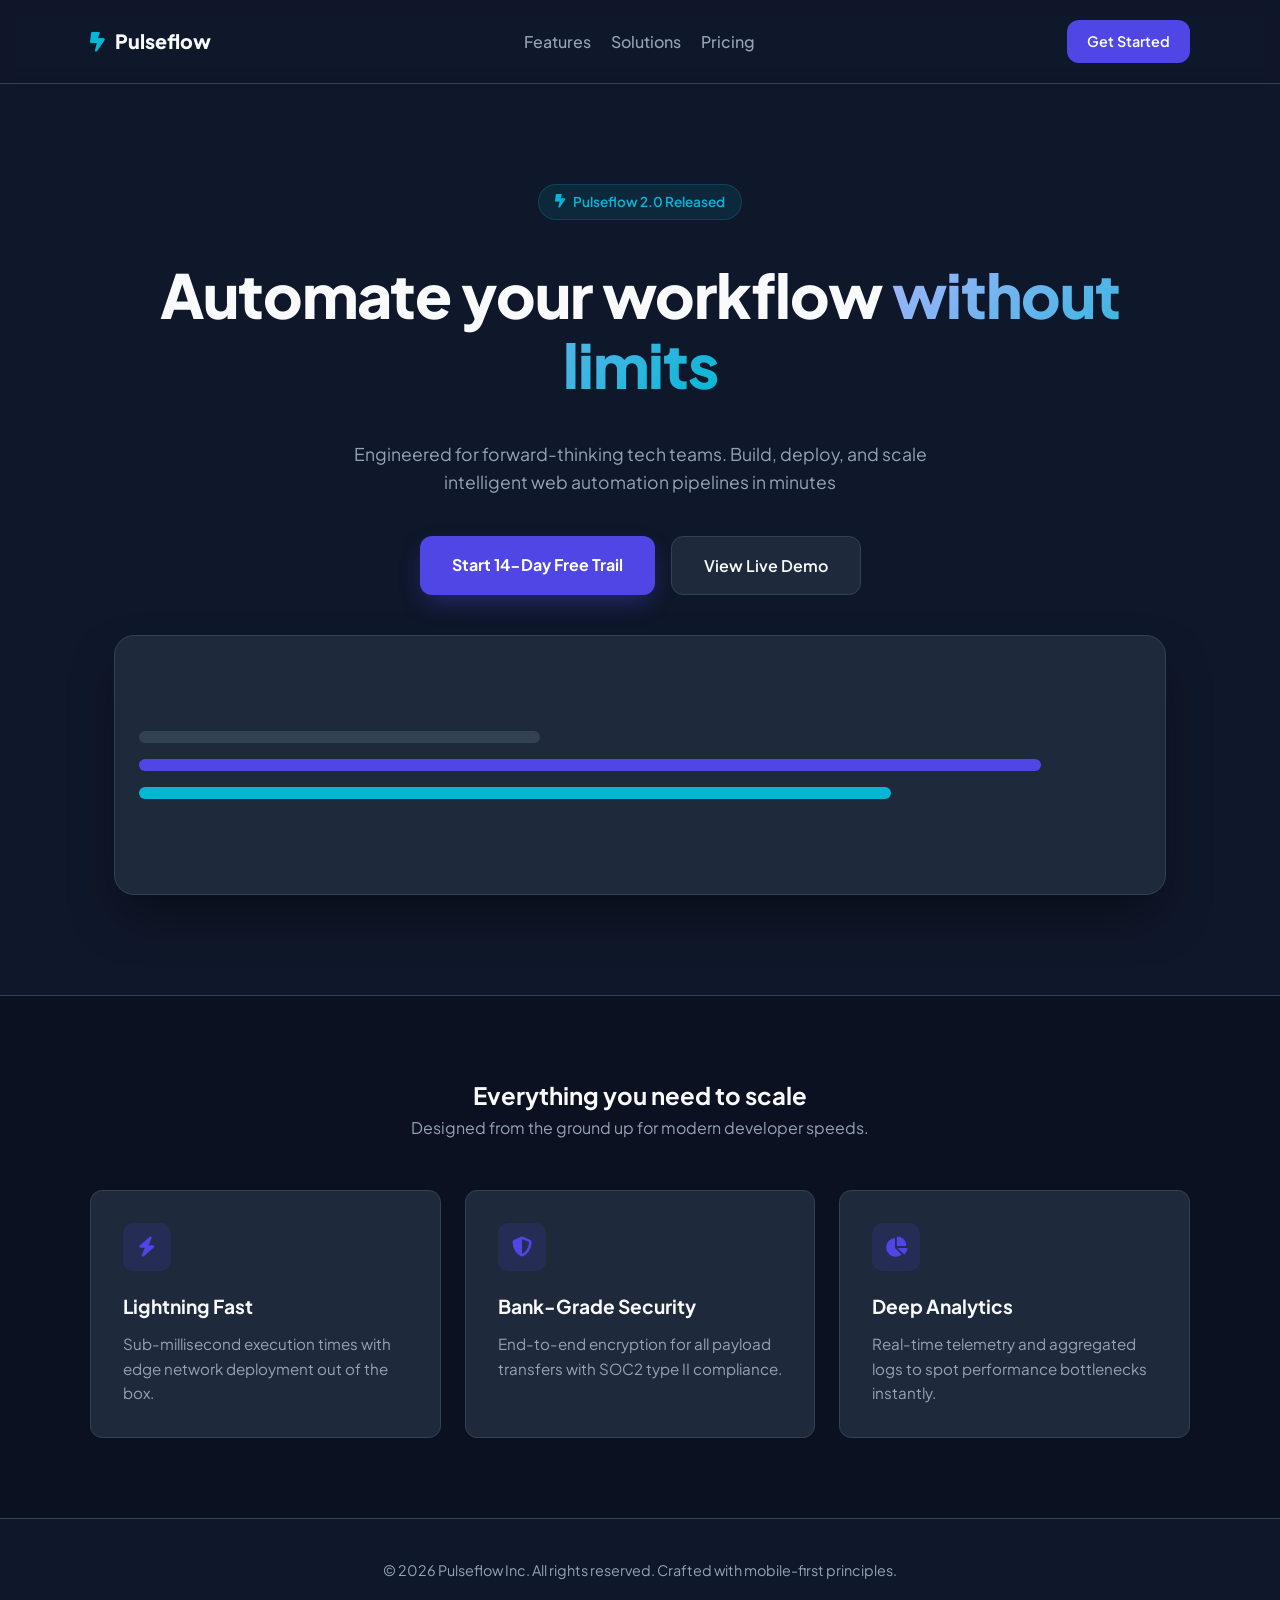
==== Marketing Landing Page/index.html @ 6b0900e6 "Added Marketing Landing Page folder" ====
<!DOCTYPE html>
<html lang="en">

<head>
    <meta charset="UTF-8">
    <meta name="viewport" content="width=device-width, initial-scale=1.0">
    <title>Marketing Landing Page</title>

    <!-- Google Font Link -->
    <link rel="preconnect" href="https://fonts.googleapis.com">
    <link rel="preconnect" href="https://fonts.gstatic.com" crossorigin>
    <link href="https://fonts.googleapis.com/css2?family=Plus+Jakarta+Sans:ital,wght@0,200..800;1,200..800&display=swap"
        rel="stylesheet">

    <!-- Font Awesome Cdnjs -->
     <link rel="stylesheet" href="https://cdnjs.cloudflare.com/ajax/libs/font-awesome/6.5.1/css/all.min.css" integrity="sha512-DTOQO9RWCH3ppGqcWaEA1BIZOC6xxalwEsw9c2QQeAIftl+Vegovlnee1c9QX4TctnWMn13TZye+giMm8e2LwA==" crossorigin="anonymous" referrerpolicy="no-referrer" />

     <!-- Style Element -->
      <style>
        :root {
            --primary: #4f46e5;         /* Indigo primary brand color */
            --primary-hover: #4338ca;   /* Darker indigo on hover */
            --accent: #06b6d4;          /* Cyan accent */
            --dark-bg: #0f172a;        /* Slate dark background */
            --card-bg: #1e293b;        /* Card background */
            --text-main: #f8fafc;      /* Crisp white text */
            --text-muted: #94a3b8;     /* Muted slate text */
            --border-color: #334155;   /* Subtle divider border */
            --radius-md: 12px;
            --radius-lg: 20px;
        }

        * {
            margin: 0;
            padding: 0;
            box-sizing: border-box;
        }

        body {
            font-family: 'Plus Jakarta Sans', sans-serif;
            background-color: var(--dark-bg);
            color: var(--text-main);
            line-height: 1.6;
            overflow-x: hidden;
        }

        header {
            width: 100%;
            background-color: rbga(15, 23, 42, 0.9);
            padding: 20px 24px;
            border-bottom: 1px solid var(--border-color);
            backdrop-filter: blur(8px);
            position: sticky;
            top: 0;
            z-index: 100;
        }

        .nav-container {
            max-width: 1100px;
            margin: 0 auto;
            display: flex;
            justify-content: space-between;
            align-items: center;
        }

        .logo {
            display: flex;
            gap: 10px;
            align-items: center;
            font-size: 1.23rem;
            font-weight: 800;
            text-decoration: none;
            color: var(--text-main);
        }

        .logo i {
            color: var(--accent);
        }

        .nav-links {
            list-style: none;
            display: none;
            gap: 20px;
        }
        
        .nav-links a {
            font-weight: 500;
            color: var(--text-muted);
            text-decoration: none;
            transition: color 0.2s ease;
        }

        .nav-links a:hover {
            color: var(--text-main);
        }

        .cta-nav-btn {
            display: inline-block;
            background-color: var(--primary);
            color: white;
            padding: 10px 20px;
            border-radius: var(--radius-md);
            text-decoration: none;
            font-size: 0.9rem;
            font-weight: 600;
            transition: background-color 0.2s ease, transform 0.2s ease;
        }

        .cta-nav-btn:hover {
            background-color: var(--primary-hover);
            transform: translateY(-2px);
        }

        /* Hero Section */

        .hero {
            max-width: 1100px;
            margin: 0 auto;
            padding: 60px 24px 80px;
            display: flex;
            flex-direction: column;
            align-items: center;
            text-align: center;
            gap: 40px;
        }

        .hero-badge {
            display: inline-flex;
            align-items: center;
            gap: 8px;
            background-color: rgba(6 , 182, 212, 0.1);
            color: var(--accent);
            padding: 6px 16px;
            border-radius: 50px;
            font-size: 0.85rem;
            font-weight: 600;
            border: 1px solid rgba(6, 182, 212, 0.2);
        }

        .hero-title {
            font-size: clamp(2.2rem, 8vw, 3.8rem);
            font-weight: 800;
            line-height: 1.15;
            letter-spacing: -1px;
        }

        .hero-title span {
            background: linear-gradient(135deg, #a5b4fc 0%, #06b6d4 100%);
            -webkit-background-clip: text;
            -webkit-text-fill-color: transparent;
        }

        .hero-desc {
            font-size: 1.1rem;
            color: var(--text-muted);
            max-width: 600px;
        }

        .hero-action {
            display: flex;
            flex-direction: column;
            width: 100%;
            gap: 16px;
        }

        .btn-primary {
            background-color: var(--primary);
            color: white;
            padding: 16px 32px;
            border-radius: var(--radius-md);
            text-decoration: none;
            font-weight: 700;
            text-align: center;
            box-shadow: 0 10px 25px -5px rgba(79, 70, 229, 0.4);
            transition: all 0.2s ease;
        }

        .btn-primary:hover {
            background-color: var(--primary-hover);
            transform: translateY(-2px);
        }

        .btn-secondary {
            background-color: var(--card-bg);
            color: var(--text-main);
            padding: 16px 32px;
            border-radius: var(--radius-md);
            text-decoration: none;
            border: 1px solid var(--border-color);
            font-weight: 600;
            text-align: center;
            transition: background-color 0.2s ease;
        }

        .btn-secondary:hover {
            background-color: var(--border-color);
        }

        .hero-preview {
            width: 100%;
            background-color: var(--card-bg);
            border-radius: var(--radius-lg);
            border: 1px solid var(--border-color);
            padding: 24px;
            box-shadow: 0 25px 50px -12px rgba(0,0, 0 ,0.5);
            display: flex;
            justify-content: center;
            align-items: center;
            min-height: 260px;
        }

        .dashboard-mock {
            width: 100%;
            display: flex;
            flex-direction: column;
            gap: 16px;
        }

        .mock-bar {
            height: 12px;
            background-color: var(--border-color);
            border-radius: 6px;
        }

        .mock-bar.short {width: 40%}
        .mock-bar.accent {background-color: var(--accent); width: 75%;}
        .mock-bar.primary {background-color: var(--primary); width: 90%;}


        .features {
            padding: 80px 24px;
            background-color: #0b1120;
            border-top: 1px solid var(--border-color);
        }

        .features-container {
            max-width: 1100px;
            margin: 0 auto;
        }

        .feature-head {
            text-align: center;
            margin-bottom: 50px;
        }

        .feature-head h2 {
            font-size: 2rem;
            font-weight: 800;
            margin-bottom: 12px;
        }

        .feature-head p {
            color: var(--text-muted);
            font-size: 1rem;
        }
        
        .feature-grid {
            display: grid;
            grid-template-columns: 1fr;
            gap: 24px;
        }

        .feature-card {
            background-color: var(--card-bg);
            padding: 32px;
            border-radius: var(--radius-md);
            border: 1px solid var(--border-color);
            transition: transform 0.2s ease, bottom-color 0.2s ease;
        }

        .feature-card:hover {
            transform: translateY(-4px);
            border-color: var(--primary);
        }

        .feature-icon {
            width: 48px;
            height: 48px;
            background-color: rgba(79, 70, 229, 0.15);
            color: var(--primary);
            border-radius: 10px;
            display: flex;
            align-items: center;
            justify-content: center;
            font-size: 1.25rem;
            margin-bottom: 20px;
        }

        .feature-card h3 {
            font-size: 1.2rem;
            margin-bottom: 10px;
        }

        .feature-card p {
            color: var(--text-muted);
            font-size: 0.95rem;
        }

        /* Desktop Enhancement (Min-width media query) */
        @media (min-width: 768px) {
            .nav-links {
                display: flex;
            }

            .hero {
                padding: 100px 24px
            }

            .hero-action {
                flex-direction: row;
                justify-content:center;
                width: auto;
            }

            .feature-grid {
                grid-template-columns: repeat(3, 1fr);
            }
        }

        footer {
            padding: 40px 24px;
            text-align: center;
            color: var(--text-muted);
            font-size: 0.9rem;
            border-top: 1px solid var(--border-color);
        }
      </style>
</head>

<body>
    <!-- Header / Navigation -->
     <header>
        <div class="nav-container">
            <a href="#cta" class="logo">
                <i class="fa-solid fa-bolt-lightning"></i>
                Pulseflow
            </a>

            <nav>
                <ul class="nav-links">
                    <li><a href="#features">Features</a></li>
                    <li><a href="#solutions">Solutions</a></li>
                    <li><a href="#pricing">Pricing</a></li>
                </ul>
            </nav>

            <a href="#cta" class="cta-nav-btn">Get Started</a>
        </div>
     </header>
     <main>
        <!-- Hero Section -->
         <section class="hero">
            <div class="hero-badge">
                <i class="fa-solid fa-bolt-lightning"></i>
                Pulseflow 2.0 Released
            </div>

            <h1 class="hero-title">
                Automate your workflow <span>without limits</span>
            </h1>

            <p class="hero-desc">Engineered for forward-thinking tech teams. Build, deploy, and scale intelligent web automation pipelines in minutes
            </p>

            <div class="hero-action">
                <a href="#cta" class="btn-primary">Start 14-Day Free Trail</a>
                <a href="#demo" class="btn-secondary">View Live Demo</a>
            </div>

            <div class="hero-preview">
                <div class="dashboard-mock">
                    <div class="mock-bar short"></div>
                    <div class="mock-bar primary"></div>
                    <div class="mock-bar accent"></div>
                </div>
            </div>
         </section>

         <!-- Feature section -->
          <section class="features">
            <div class="features-container">
                <div class="feature-head">
                    <h1>Everything you need to scale</h1>
                    <p>Designed from the ground up for modern developer speeds.</p>
                </div>

                <div class="feature-grid">
                    <article class="feature-card">
                        <div class="feature-icon">
                            <i class="fa-solid fa-bolt"></i>
                        </div>
                        <h3>Lightning Fast</h3>
                        <p>Sub-millisecond execution times with edge network deployment out of the box.</p>
                    </article>
                    <article class="feature-card">
                        <div class="feature-icon">
                            <i class="fa-solid fa-shield-halved"></i>
                        </div>
                        <h3>Bank-Grade Security</h3>
                        <p>End-to-end encryption for all payload transfers with SOC2 type II compliance.</p>
                    </article>
                    <article class="feature-card">
                        <div class="feature-icon">
                            <i class="fa-solid fa-chart-pie"></i>
                        </div>
                        <h3>Deep Analytics</h3>
                        <p>Real-time telemetry and aggregated logs to spot performance bottlenecks instantly.</p>
                    </article>
                </div>
            </div>
          </section>
     </main>
     <footer>
        <p>&copy; 2026 Pulseflow Inc. All rights reserved. Crafted with mobile-first principles.</p>
     </footer>
</body>

</html>
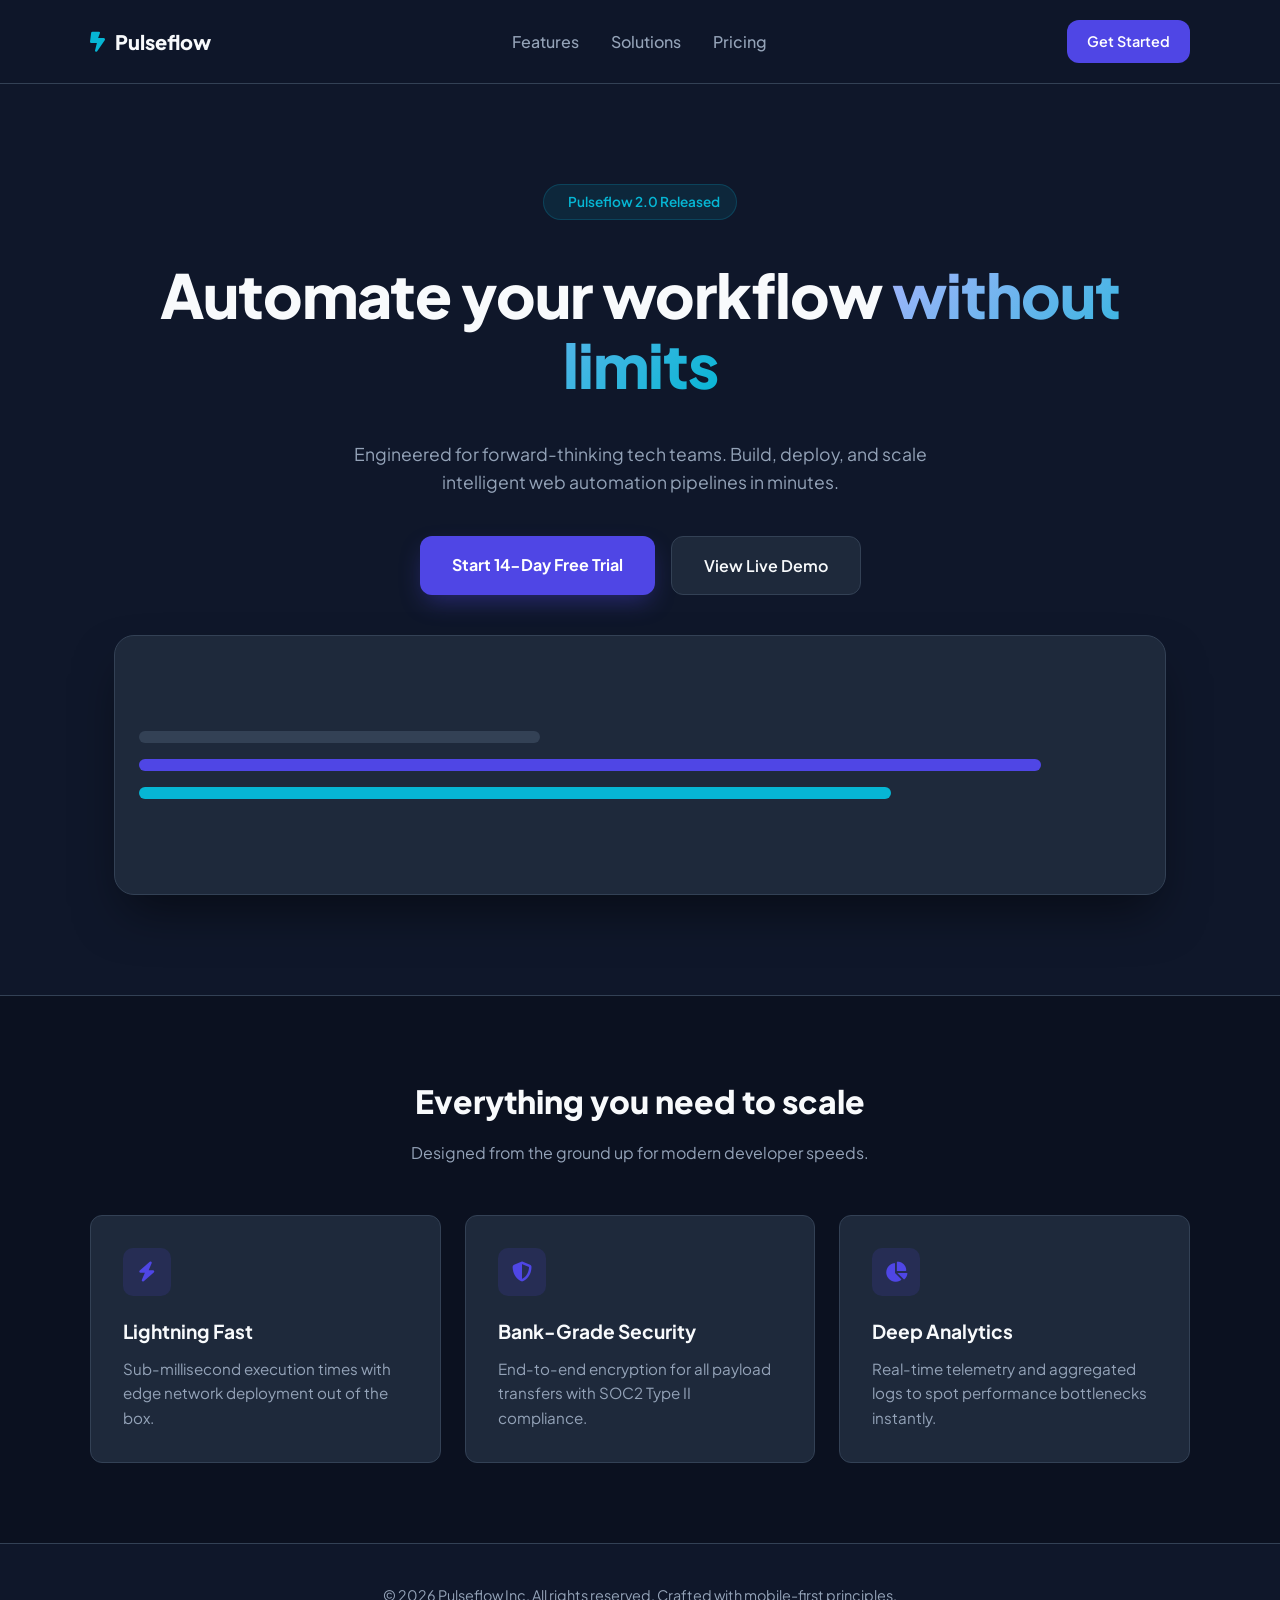
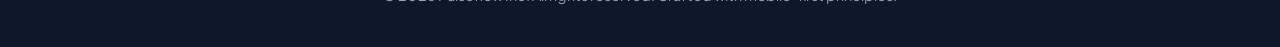
==== commit d01effd7: "Update Marketing Landing Page" ====
--- a/Marketing Landing Page/index.html
+++ b/Marketing Landing Page/index.html
@@ -1,22 +1,15 @@
 <!DOCTYPE html>
 <html lang="en">
-
 <head>
     <meta charset="UTF-8">
     <meta name="viewport" content="width=device-width, initial-scale=1.0">
-    <title>Marketing Landing Page</title>
-
-    <!-- Google Font Link -->
-    <link rel="preconnect" href="https://fonts.googleapis.com">
-    <link rel="preconnect" href="https://fonts.gstatic.com" crossorigin>
-    <link href="https://fonts.googleapis.com/css2?family=Plus+Jakarta+Sans:ital,wght@0,200..800;1,200..800&display=swap"
-        rel="stylesheet">
-
-    <!-- Font Awesome Cdnjs -->
-     <link rel="stylesheet" href="https://cdnjs.cloudflare.com/ajax/libs/font-awesome/6.5.1/css/all.min.css" integrity="sha512-DTOQO9RWCH3ppGqcWaEA1BIZOC6xxalwEsw9c2QQeAIftl+Vegovlnee1c9QX4TctnWMn13TZye+giMm8e2LwA==" crossorigin="anonymous" referrerpolicy="no-referrer" />
-
-     <!-- Style Element -->
-      <style>
+    <title>SaaS Marketing Landing Page</title>
+    <!-- Google Fonts: Plus Jakarta Sans for modern tech aesthetic -->
+    <link href="https://fonts.googleapis.com/css2?family=Plus+Jakarta+Sans:wght@400;500;600;700;800&display=swap" rel="stylesheet">
+    <!-- Font Awesome Icons -->
+    <link rel="stylesheet" href="https://cdnjs.cloudflare.com/ajax/libs/font-awesome/6.5.1/css/all.min.css">
+
+    <style>
         :root {
             --primary: #4f46e5;         /* Indigo primary brand color */
             --primary-hover: #4338ca;   /* Darker indigo on hover */
@@ -44,15 +37,16 @@
             overflow-x: hidden;
         }
 
+        /* MOBILE BASE STYLES (Default for all screens) */
         header {
             width: 100%;
-            background-color: rbga(15, 23, 42, 0.9);
             padding: 20px 24px;
-            border-bottom: 1px solid var(--border-color);
+            background-color: rgba(15, 23, 42, 0.9);
             backdrop-filter: blur(8px);
             position: sticky;
             top: 0;
             z-index: 100;
+            border-bottom: 1px solid var(--border-color);
         }
 
         .nav-container {
@@ -65,12 +59,12 @@
 
         .logo {
             display: flex;
+            align-items: center;
             gap: 10px;
-            align-items: center;
-            font-size: 1.23rem;
+            font-size: 1.25rem;
             font-weight: 800;
+            color: var(--text-main);
             text-decoration: none;
-            color: var(--text-main);
         }
 
         .logo i {
@@ -78,15 +72,15 @@
         }
 
         .nav-links {
+            display: none; /* Hidden on mobile by default */
             list-style: none;
-            display: none;
-            gap: 20px;
-        }
-        
+            gap: 32px;
+        }
+
         .nav-links a {
-            font-weight: 500;
             color: var(--text-muted);
             text-decoration: none;
+            font-weight: 500;
             transition: color 0.2s ease;
         }
 
@@ -94,41 +88,40 @@
             color: var(--text-main);
         }
 
-        .cta-nav-btn {
+        .cta-btn-nav {
             display: inline-block;
             background-color: var(--primary);
             color: white;
             padding: 10px 20px;
             border-radius: var(--radius-md);
             text-decoration: none;
+            font-weight: 600;
             font-size: 0.9rem;
-            font-weight: 600;
             transition: background-color 0.2s ease, transform 0.2s ease;
         }
 
-        .cta-nav-btn:hover {
+        .cta-btn-nav:hover {
             background-color: var(--primary-hover);
             transform: translateY(-2px);
         }
 
-        /* Hero Section */
-
+        /* HERO SECTION (Mobile-First Stack) */
         .hero {
+            padding: 60px 24px 80px;
             max-width: 1100px;
             margin: 0 auto;
-            padding: 60px 24px 80px;
             display: flex;
             flex-direction: column;
+            gap: 40px;
             align-items: center;
             text-align: center;
-            gap: 40px;
         }
 
         .hero-badge {
             display: inline-flex;
             align-items: center;
             gap: 8px;
-            background-color: rgba(6 , 182, 212, 0.1);
+            background-color: rgba(6, 182, 212, 0.1);
             color: var(--accent);
             padding: 6px 16px;
             border-radius: 50px;
@@ -151,12 +144,12 @@
         }
 
         .hero-desc {
+            color: var(--text-muted);
             font-size: 1.1rem;
-            color: var(--text-muted);
             max-width: 600px;
         }
 
-        .hero-action {
+        .hero-actions {
             display: flex;
             flex-direction: column;
             width: 100%;
@@ -186,9 +179,9 @@
             padding: 16px 32px;
             border-radius: var(--radius-md);
             text-decoration: none;
-            border: 1px solid var(--border-color);
             font-weight: 600;
             text-align: center;
+            border: 1px solid var(--border-color);
             transition: background-color 0.2s ease;
         }
 
@@ -202,7 +195,7 @@
             border-radius: var(--radius-lg);
             border: 1px solid var(--border-color);
             padding: 24px;
-            box-shadow: 0 25px 50px -12px rgba(0,0, 0 ,0.5);
+            box-shadow: 0 25px 50px -12px rgba(0, 0, 0, 0.5);
             display: flex;
             justify-content: center;
             align-items: center;
@@ -222,11 +215,11 @@
             border-radius: 6px;
         }
 
-        .mock-bar.short {width: 40%}
-        .mock-bar.accent {background-color: var(--accent); width: 75%;}
-        .mock-bar.primary {background-color: var(--primary); width: 90%;}
-
-
+        .mock-bar.short { width: 40%; }
+        .mock-bar.accent { background-color: var(--accent); width: 75%; }
+        .mock-bar.primary { background-color: var(--primary); width: 90%; }
+
+        /* FEATURES SECTION */
         .features {
             padding: 80px 24px;
             background-color: #0b1120;
@@ -238,25 +231,25 @@
             margin: 0 auto;
         }
 
-        .feature-head {
+        .section-header {
             text-align: center;
             margin-bottom: 50px;
         }
 
-        .feature-head h2 {
+        .section-header h2 {
             font-size: 2rem;
             font-weight: 800;
             margin-bottom: 12px;
         }
 
-        .feature-head p {
+        .section-header p {
             color: var(--text-muted);
             font-size: 1rem;
         }
-        
-        .feature-grid {
+
+        .features-grid {
             display: grid;
-            grid-template-columns: 1fr;
+            grid-template-columns: 1fr; /* Single column on mobile */
             gap: 24px;
         }
 
@@ -265,7 +258,7 @@
             padding: 32px;
             border-radius: var(--radius-md);
             border: 1px solid var(--border-color);
-            transition: transform 0.2s ease, bottom-color 0.2s ease;
+            transition: transform 0.2s ease, border-color 0.2s ease;
         }
 
         .feature-card:hover {
@@ -296,24 +289,24 @@
             font-size: 0.95rem;
         }
 
-        /* Desktop Enhancement (Min-width media query) */
+        /* DESKTOP ENHANCEMENTS (Min-width media query) */
         @media (min-width: 768px) {
             .nav-links {
-                display: flex;
+                display: flex; /* Reveal links on desktop */
             }
 
             .hero {
-                padding: 100px 24px
+                padding: 100px 24px;
             }
 
-            .hero-action {
-                flex-direction: row;
-                justify-content:center;
+            .hero-actions {
+                flex-direction: row; /* Horizontal button layout on desktop */
+                justify-content: center;
                 width: auto;
             }
 
-            .feature-grid {
-                grid-template-columns: repeat(3, 1fr);
+            .features-grid {
+                grid-template-columns: repeat(3, 1fr); /* 3 Equal columns on desktop */
             }
         }
 
@@ -324,14 +317,14 @@
             font-size: 0.9rem;
             border-top: 1px solid var(--border-color);
         }
-      </style>
+    </style>
 </head>
-
 <body>
-    <!-- Header / Navigation -->
-     <header>
+
+    <!-- HEADER / NAVIGATION -->
+    <header>
         <div class="nav-container">
-            <a href="#cta" class="logo">
+            <a href="#" class="logo">
                 <i class="fa-solid fa-bolt-lightning"></i>
                 Pulseflow
             </a>
@@ -344,14 +337,15 @@
                 </ul>
             </nav>
 
-            <a href="#cta" class="cta-nav-btn">Get Started</a>
+            <a href="#cta" class="cta-btn-nav">Get Started</a>
         </div>
-     </header>
-     <main>
-        <!-- Hero Section -->
-         <section class="hero">
+    </header>
+
+    <main>
+        <!-- HERO SECTION -->
+        <section class="hero">
             <div class="hero-badge">
-                <i class="fa-solid fa-bolt-lightning"></i>
+                <i class="fa-solid fa-sparkles"></i>
                 Pulseflow 2.0 Released
             </div>
 
@@ -359,14 +353,16 @@
                 Automate your workflow <span>without limits</span>
             </h1>
 
-            <p class="hero-desc">Engineered for forward-thinking tech teams. Build, deploy, and scale intelligent web automation pipelines in minutes
+            <p class="hero-desc">
+                Engineered for forward-thinking tech teams. Build, deploy, and scale intelligent web automation pipelines in minutes.
             </p>
 
-            <div class="hero-action">
-                <a href="#cta" class="btn-primary">Start 14-Day Free Trail</a>
+            <div class="hero-actions">
+                <a href="#cta" class="btn-primary">Start 14-Day Free Trial</a>
                 <a href="#demo" class="btn-secondary">View Live Demo</a>
             </div>
 
+            <!-- HERO DASHBOARD MOCKUP -->
             <div class="hero-preview">
                 <div class="dashboard-mock">
                     <div class="mock-bar short"></div>
@@ -374,17 +370,17 @@
                     <div class="mock-bar accent"></div>
                 </div>
             </div>
-         </section>
-
-         <!-- Feature section -->
-          <section class="features">
+        </section>
+
+        <!-- FEATURES SECTION -->
+        <section class="features" id="features">
             <div class="features-container">
-                <div class="feature-head">
-                    <h1>Everything you need to scale</h1>
+                <div class="section-header">
+                    <h2>Everything you need to scale</h2>
                     <p>Designed from the ground up for modern developer speeds.</p>
                 </div>
 
-                <div class="feature-grid">
+                <div class="features-grid">
                     <article class="feature-card">
                         <div class="feature-icon">
                             <i class="fa-solid fa-bolt"></i>
@@ -392,13 +388,15 @@
                         <h3>Lightning Fast</h3>
                         <p>Sub-millisecond execution times with edge network deployment out of the box.</p>
                     </article>
+
                     <article class="feature-card">
                         <div class="feature-icon">
                             <i class="fa-solid fa-shield-halved"></i>
                         </div>
                         <h3>Bank-Grade Security</h3>
-                        <p>End-to-end encryption for all payload transfers with SOC2 type II compliance.</p>
+                        <p>End-to-end encryption for all payload transfers with SOC2 Type II compliance.</p>
                     </article>
+
                     <article class="feature-card">
                         <div class="feature-icon">
                             <i class="fa-solid fa-chart-pie"></i>
@@ -408,11 +406,12 @@
                     </article>
                 </div>
             </div>
-          </section>
-     </main>
-     <footer>
+        </section>
+    </main>
+
+    <footer>
         <p>&copy; 2026 Pulseflow Inc. All rights reserved. Crafted with mobile-first principles.</p>
-     </footer>
+    </footer>
+
 </body>
-
 </html>
